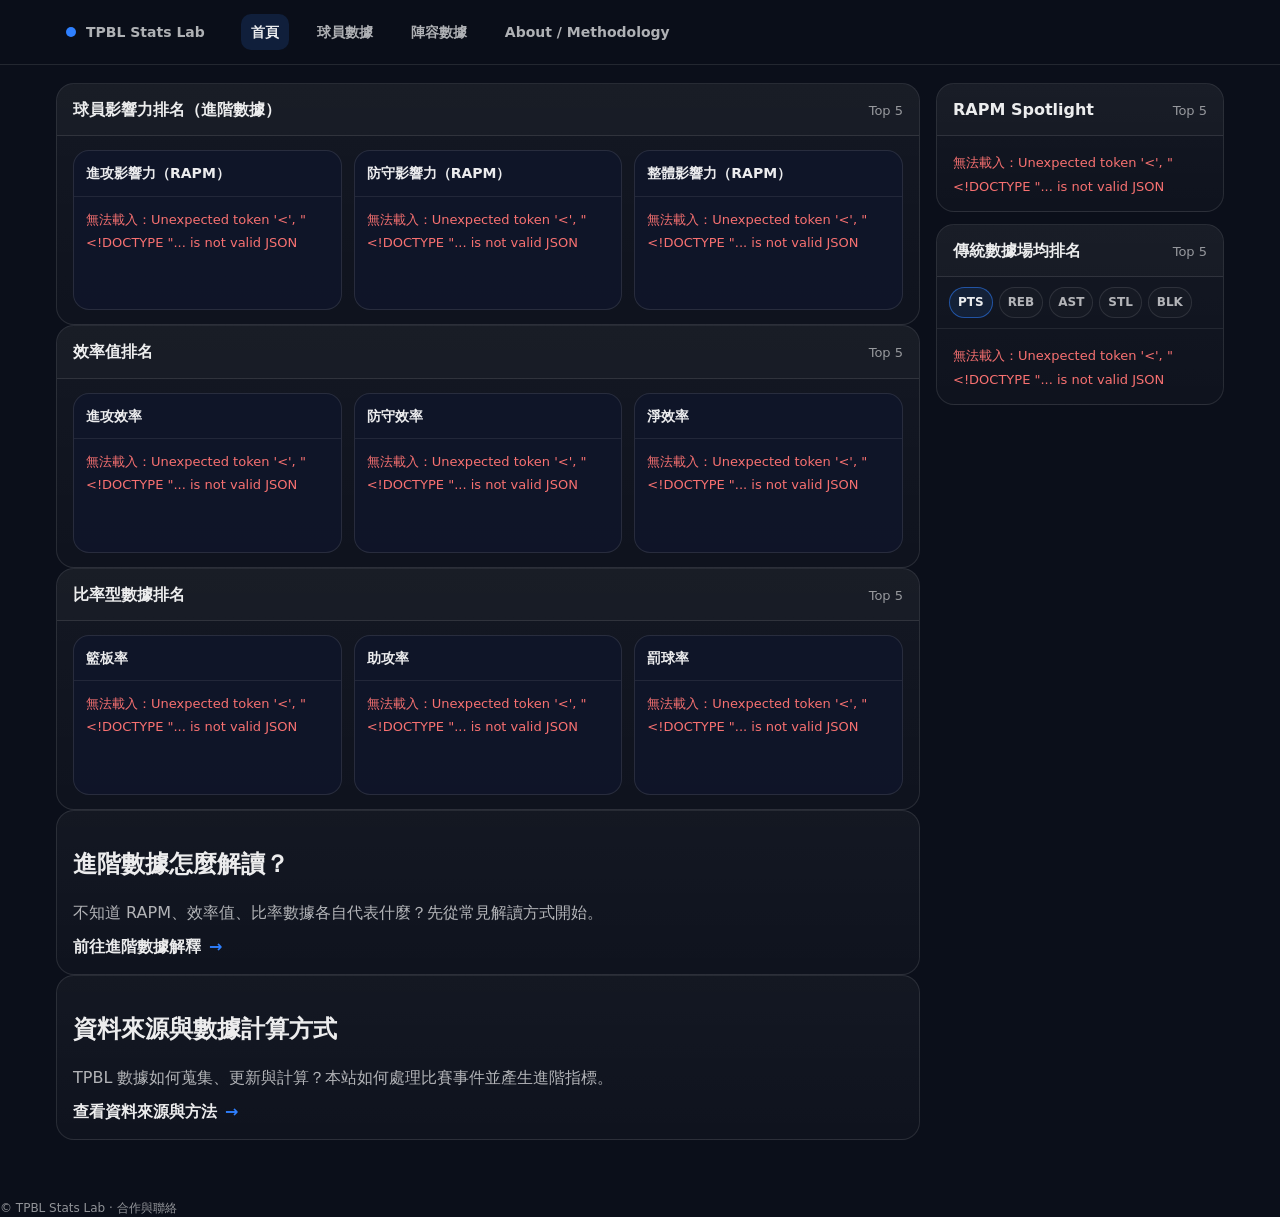
==== public/index.html @ d932c47d "Add FastAPI backend: index.py + runner/, static in public/, DATABASE_URL 需為雲端 PostgreSQL Made-with: " ====
<!doctype html>
<html lang="zh-Hant">
<head>
  <meta charset="utf-8" />
  <meta name="viewport" content="width=device-width, initial-scale=1" />
  <title>TPBL 進階數據分析平台｜台灣籃球球員與效率排名</title>
  <meta name="description" content="提供 TPBL 進階數據與台籃數據分析，包含球員 RAPM、效率值與比率排名。" />
  <!-- API 與前端同站時留空即可；異地部署時填 API 網址 -->
  <meta name="api-base" content="" />
  <link rel="stylesheet" href="styles.css" />
</head>
<body data-season="25-26" data-competition="regular">
  <header>
    <nav class="nav" aria-label="主選單">
      <a class="brand" href="#/" aria-label="回首頁">
        <span class="dot"></span>
        <span>TPBL Stats Lab</span>
      </a>
      <a href="#/" data-view="landing">首頁</a>
      <a href="#/leader/player" data-view="leader-player">球員數據</a>
      <a href="#/leader/lineups" data-view="leader-lineups">陣容數據</a>
      <a href="/methodology">About / Methodology</a>
    </nav>
  </header>

  <main id="app">
    <div id="view-landing" class="view">
      <div class="grid">
        <div class="left">
          <section class="panel">
            <div class="panel-h"><h2>球員影響力排名（進階數據）</h2><span class="hint">Top 5</span></div>
            <div class="panel-b">
              <div class="triple">
                <article class="card">
                  <div class="card-h"><h3>進攻影響力（RAPM）</h3></div>
                  <div class="card-b" data-list="rapm-off"><span class="loading">載入中…</span></div>
                </article>
                <article class="card">
                  <div class="card-h"><h3>防守影響力（RAPM）</h3></div>
                  <div class="card-b" data-list="rapm-def"><span class="loading">載入中…</span></div>
                </article>
                <article class="card">
                  <div class="card-h"><h3>整體影響力（RAPM）</h3></div>
                  <div class="card-b" data-list="rapm-total"><span class="loading">載入中…</span></div>
                </article>
              </div>
            </div>
          </section>
          <section class="panel">
            <div class="panel-h"><h2>效率值排名</h2><span class="hint">Top 5</span></div>
            <div class="panel-b">
              <div class="triple">
                <article class="card"><div class="card-h"><h3>進攻效率</h3></div><div class="card-b" data-list="eff-ortg"><span class="loading">載入中…</span></div></article>
                <article class="card"><div class="card-h"><h3>防守效率</h3></div><div class="card-b" data-list="eff-drtg"><span class="loading">載入中…</span></div></article>
                <article class="card"><div class="card-h"><h3>淨效率</h3></div><div class="card-b" data-list="eff-net"><span class="loading">載入中…</span></div></article>
              </div>
            </div>
          </section>
          <section class="panel">
            <div class="panel-h"><h2>比率型數據排名</h2><span class="hint">Top 5</span></div>
            <div class="panel-b">
              <div class="triple">
                <article class="card"><div class="card-h"><h3>籃板率</h3></div><div class="card-b" data-list="rate-reb"><span class="loading">載入中…</span></div></article>
                <article class="card"><div class="card-h"><h3>助攻率</h3></div><div class="card-b" data-list="rate-ast"><span class="loading">載入中…</span></div></article>
                <article class="card"><div class="card-h"><h3>罰球率</h3></div><div class="card-b" data-list="rate-ft"><span class="loading">載入中…</span></div></article>
              </div>
            </div>
          </section>
          <section class="panel gateway">
            <h2>進階數據怎麼解讀？</h2>
            <p>不知道 RAPM、效率值、比率數據各自代表什麼？先從常見解讀方式開始。</p>
            <a class="cta" href="/explainer/advanced-metrics">前往進階數據解釋 <span class="arrow">→</span></a>
          </section>
          <section class="panel gateway">
            <h2>資料來源與數據計算方式</h2>
            <p>TPBL 數據如何蒐集、更新與計算？本站如何處理比賽事件並產生進階指標。</p>
            <a class="cta" href="/methodology">查看資料來源與方法 <span class="arrow">→</span></a>
          </section>
        </div>
        <aside class="side">
          <div class="panel">
            <div class="panel-h"><h2>RAPM Spotlight</h2><span class="hint">Top 5</span></div>
            <div class="panel-b" data-list="spotlight"><span class="loading">載入中…</span></div>
          </div>
          <div class="panel" style="margin-top:12px;">
            <div class="panel-h"><h2>傳統數據場均排名</h2><span class="hint">Top 5</span></div>
            <div class="tabs">
              <span class="tab active" data-tab="pts">PTS</span>
              <span class="tab" data-tab="reb">REB</span>
              <span class="tab" data-tab="ast">AST</span>
              <span class="tab" data-tab="stl">STL</span>
              <span class="tab" data-tab="blk">BLK</span>
            </div>
            <div class="panel-b" data-list="traditional"><span class="loading">載入中…</span></div>
          </div>
        </aside>
      </div>
    </div>

    <div id="view-leader-player" class="view" hidden>
      <div class="panel">
        <div class="panel-h"><h2>球員數據</h2></div>
        <div class="panel-b">
          <div class="leader-filters">
            <div class="filter-row">
              <label>賽季</label>
              <select id="filter-season"><option value="25-26">25-26</option></select>
              <label>賽制</label>
              <select id="filter-competition"><option value="regular">例行賽</option></select>
              <label>顯示單位</label>
              <select id="filter-unit">
                <option value="per_game">每場</option>
                <option value="total">累積</option>
                <option value="per36">每36分鐘</option>
                <option value="per100">每100回合</option>
              </select>
            </div>
            <div class="filter-row">
              <label>身份</label>
              <select id="filter-identity">
                <option value="">全部</option>
                <option value="Local">Local（本土）</option>
                <option value="imported">Imported（洋將）</option>
              </select>
              <label>位置</label>
              <select id="filter-position">
                <option value="">全部</option>
              </select>
              <label>球隊</label>
              <div id="filter-teams" class="filter-teams"></div>
            </div>
            <div class="filter-row">
              <label>最少場次</label>
              <input type="number" id="filter-min-games" min="0" value="0" style="width:60px" />
              <label>搜尋球員</label>
              <input type="text" id="filter-search" placeholder="搜尋…" style="width:120px" />
              <button type="button" id="btn-apply-player">套用</button>
            </div>
          </div>
          <div class="table-wrap">
            <p id="leader-player-status" class="loading">載入中…</p>
            <table id="leader-player-table" class="data-table" style="display:none">
              <thead id="leader-player-thead"></thead>
              <tbody id="leader-player-tbody"></tbody>
            </table>
          </div>
        </div>
      </div>
    </div>

    <div id="view-leader-lineups" class="view" hidden>
      <div class="panel">
        <div class="panel-h"><h2>陣容數據</h2></div>
        <div class="panel-b">
          <p class="api-error">陣容數據 API 尚未提供，請使用現有 Pipeline 產出的 lineups CSV 或等候後端新增 lineups 端點。</p>
        </div>
      </div>
    </div>
  </main>

  <footer style="margin-top:18px; color:var(--muted2); font-size:12px;">
    <p style="margin:0;">© TPBL Stats Lab · <a href="/contact">合作與聯絡</a></p>
  </footer>

  <script src="app.js"></script>
</body>
</html>
---- public/styles.css ----
:root {
  --bg: #0b0f1a;
  --panel: #10162a;
  --border: rgba(255,255,255,.10);
  --text: rgba(255,255,255,.92);
  --muted: rgba(255,255,255,.68);
  --muted2: rgba(255,255,255,.55);
  --accent: #2f80ff;
}
* { box-sizing: border-box; }
body {
  margin: 0;
  font-family: ui-sans-serif, system-ui, -apple-system, Segoe UI, Roboto, Helvetica, Arial;
  background: var(--bg);
  color: var(--text);
  line-height: 1.45;
}
a { color: inherit; text-decoration: none; }
a:hover { text-decoration: underline; }

header {
  position: sticky; top: 0; z-index: 20;
  background: rgba(11,15,26,.88);
  backdrop-filter: blur(10px);
  border-bottom: 1px solid var(--border);
}
.nav {
  max-width: 1200px;
  margin: 0 auto;
  display: flex;
  align-items: center;
  gap: 18px;
  padding: 14px 16px;
}
.nav a {
  color: var(--muted);
  font-weight: 600;
  font-size: 14px;
  padding: 8px 10px;
  border-radius: 10px;
}
.nav a:hover { background: rgba(255,255,255,.06); color: var(--text); }
.nav a.active { color: var(--text); background: rgba(47,128,255,.15); }
.brand { display: flex; align-items: center; gap: 10px; font-weight: 700; margin-right: 8px; }
.brand .dot { width: 10px; height: 10px; border-radius: 999px; background: var(--accent); }

main { max-width: 1200px; margin: 18px auto 60px; padding: 0 16px; }
.view { display: block; }
.view[hidden] { display: none !important; }

.grid {
  display: grid;
  grid-template-columns: 3fr 1fr;
  gap: 16px;
  align-items: start;
}
.panel {
  background: linear-gradient(180deg, rgba(255,255,255,.04), rgba(255,255,255,.02));
  border: 1px solid var(--border);
  border-radius: 18px;
  overflow: hidden;
}
.panel-h {
  padding: 14px 16px;
  display: flex;
  align-items: baseline;
  justify-content: space-between;
  gap: 12px;
  border-bottom: 1px solid var(--border);
  background: rgba(255,255,255,.02);
}
.panel-h h2 { margin: 0; font-size: 16px; }
.panel-h .hint { color: var(--muted2); font-size: 13px; }
.panel-b { padding: 14px 16px; }

.triple { display: grid; grid-template-columns: repeat(3, 1fr); gap: 12px; }
.card {
  background: rgba(16,22,42,.9);
  border: 1px solid rgba(255,255,255,.10);
  border-radius: 16px;
  overflow: hidden;
  min-height: 160px;
}
.card-h { padding: 12px; border-bottom: 1px solid rgba(255,255,255,.08); }
.card-h h3 { margin: 0; font-size: 14px; }
.card-b { padding: 10px 12px; }

ol { margin: 0; padding-left: 18px; }
li { margin: 6px 0; color: var(--muted); }
.value { color: var(--text); font-weight: 700; margin-left: 6px; }
.sub { display: block; font-size: 12px; color: var(--muted2); margin-top: 2px; }

.gateway { padding: 16px; }
.gateway p { margin: 8px 0 0; color: var(--muted); }
.cta { display: inline-flex; align-items: center; gap: 8px; margin-top: 10px; font-weight: 800; color: var(--text); }
.cta .arrow { color: var(--accent); }

.side .panel { position: sticky; top: 72px; }
.tabs { display: flex; gap: 6px; flex-wrap: wrap; padding: 10px 12px; border-bottom: 1px solid rgba(255,255,255,.08); }
.tab {
  font-size: 12px; font-weight: 800; color: var(--muted);
  border: 1px solid rgba(255,255,255,.10);
  background: rgba(255,255,255,.02);
  padding: 6px 8px; border-radius: 999px;
  cursor: pointer;
}
.tab:hover { color: var(--text); }
.tab.active { color: var(--text); border-color: rgba(47,128,255,.55); background: rgba(47,128,255,.10); }

.loading { color: var(--muted2); font-size: 13px; }
.api-error { color: #f87171; font-size: 13px; }

.leader-filters { margin-bottom: 16px; }
.filter-row { display: flex; align-items: center; gap: 10px; flex-wrap: wrap; margin-bottom: 10px; }
.filter-row label { color: var(--muted); font-size: 13px; }
.filter-teams { display: flex; gap: 8px; flex-wrap: wrap; }
.filter-teams label { display: flex; align-items: center; gap: 4px; font-size: 12px; color: var(--muted); cursor: pointer; }
.filter-teams input { margin: 0; }
#btn-apply-player { padding: 6px 12px; background: var(--accent); color: #fff; border: none; border-radius: 8px; cursor: pointer; font-weight: 600; }

.table-wrap { overflow-x: auto; }
.data-table { width: 100%; border-collapse: collapse; font-size: 13px; }
.data-table th, .data-table td { padding: 8px 10px; text-align: left; border-bottom: 1px solid var(--border); }
.data-table th { color: var(--muted); font-weight: 600; white-space: nowrap; cursor: pointer; }
.data-table th:hover { color: var(--text); }
.data-table td { color: var(--text); }
.data-table a { color: var(--accent); }

@media (max-width: 980px) {
  .grid { grid-template-columns: 1fr; }
  .side .panel { position: static; }
  .triple { grid-template-columns: 1fr; }
}
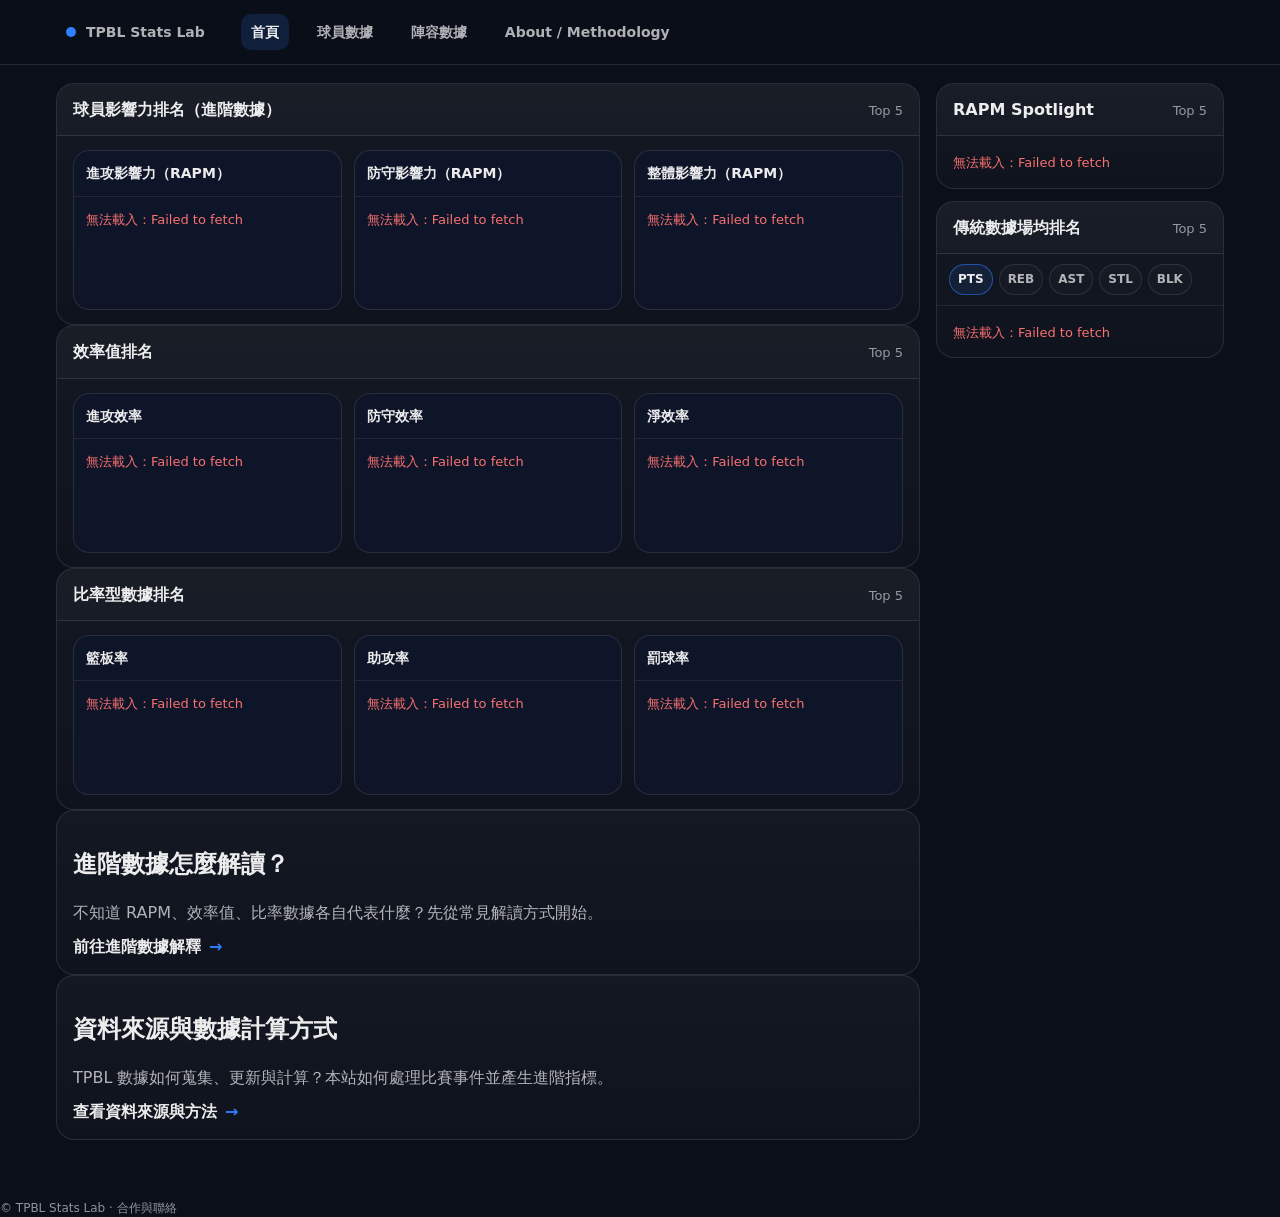
==== commit a49fa0a2: "Update index.html" ====
--- a/public/index.html
+++ b/public/index.html
@@ -6,7 +6,7 @@
   <title>TPBL 進階數據分析平台｜台灣籃球球員與效率排名</title>
   <meta name="description" content="提供 TPBL 進階數據與台籃數據分析，包含球員 RAPM、效率值與比率排名。" />
   <!-- API 與前端同站時留空即可；異地部署時填 API 網址 -->
-  <meta name="api-base" content="" />
+  <meta name="api-base" content="https://gloomless-unhypocritical-daria.ngrok-free.dev" />
   <link rel="stylesheet" href="styles.css" />
 </head>
 <body data-season="25-26" data-competition="regular">
